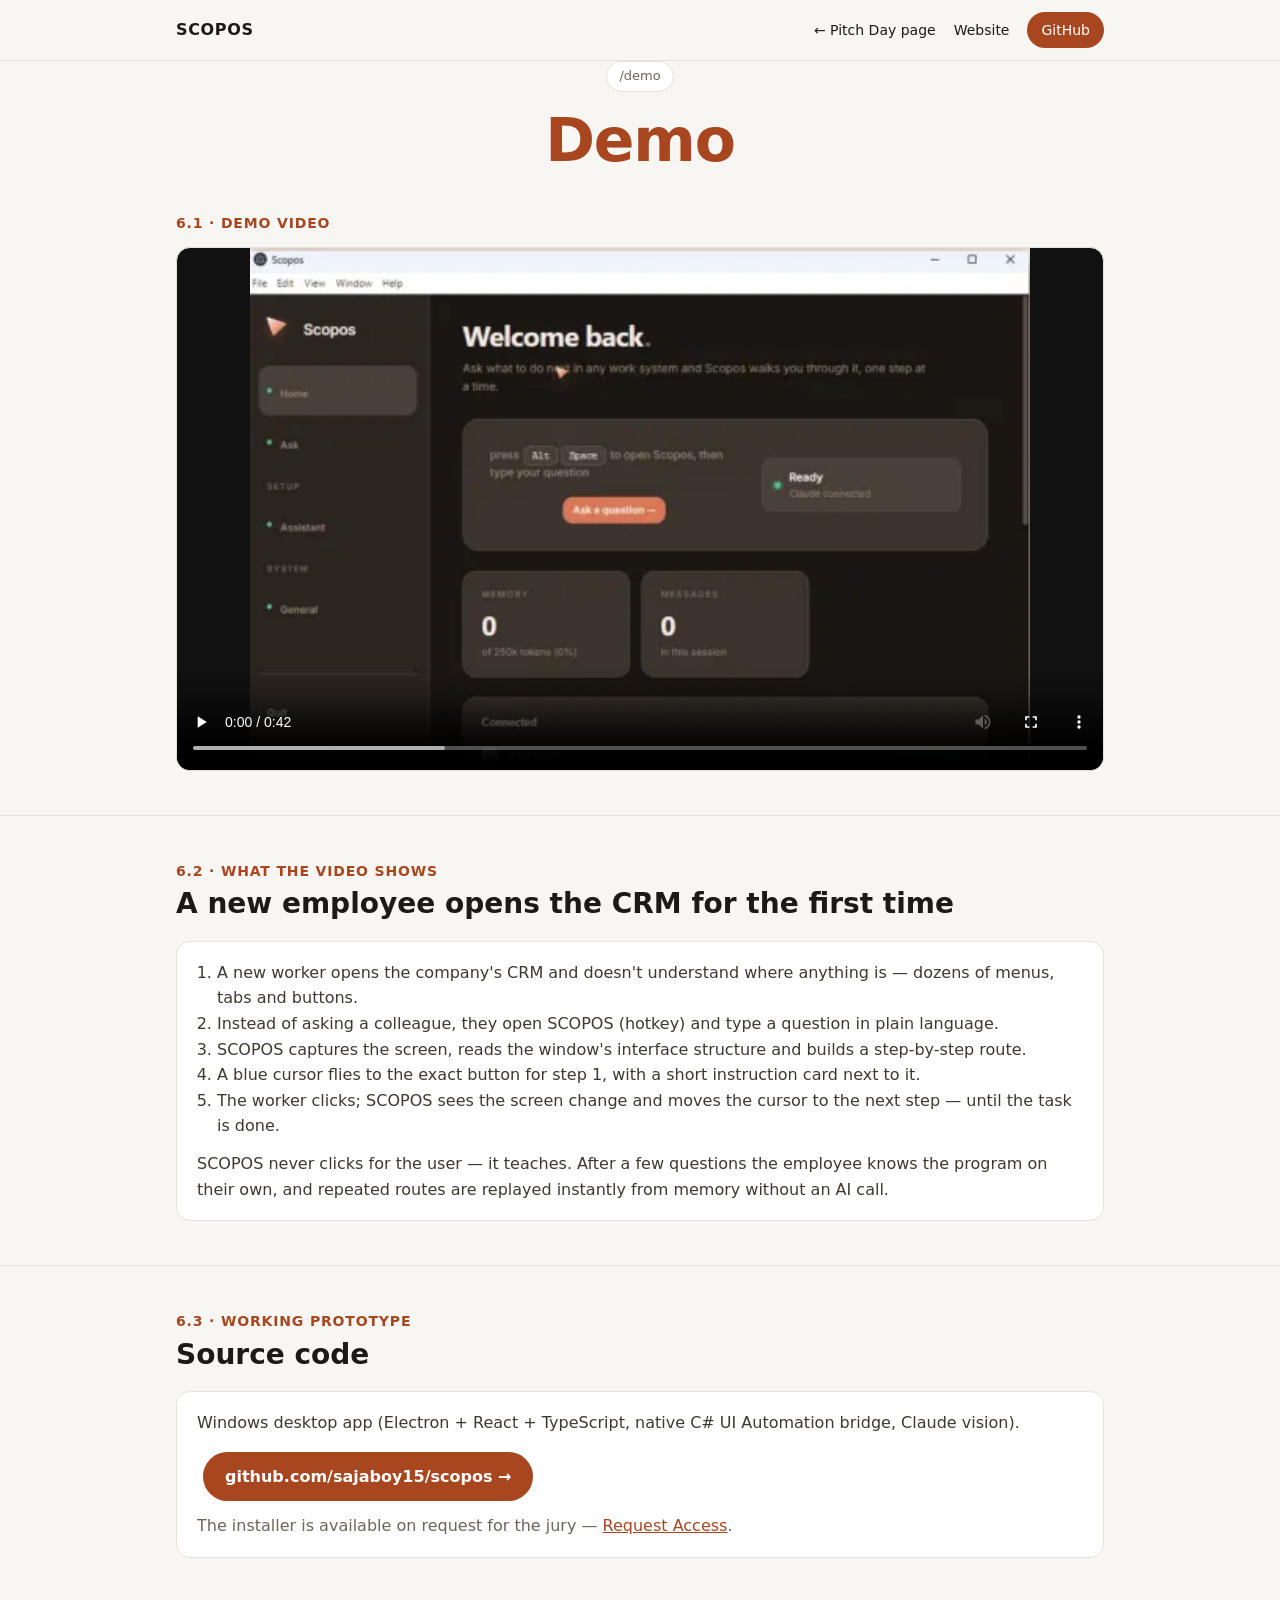
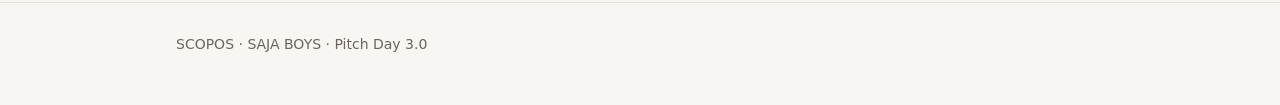
==== demo/index.html @ f5d69259 "Add Pitch Day 3.0 pages: /pitchday and /demo Co-Authored-By: Claude Opus 5.5 <noreply@anthropic.com>" ====
<!doctype html>
<html lang="en">
<head>
<meta charset="utf-8">
<meta name="viewport" content="width=device-width,initial-scale=1">
<title>SCOPOS — Demo</title>
<link rel="stylesheet" href="../pitchday/style.css">
</head>
<body>
<nav><div class="w">
  <b>SCOPOS</b>
  <a href="../pitchday/">← Pitch Day page</a>
  <a href="../">Website</a>
  <a class="btn" href="https://github.com/sajaboy15/scopos" target="_blank" rel="noopener">GitHub</a>
</div></nav>

<header class="w" style="padding-bottom:24px">
  <span class="tag">/demo</span>
  <h1 style="font-size:clamp(36px,7vw,60px)">Demo</h1>
</header>

<section style="border-top:0;padding-top:0"><div class="w">
  <div class="n">6.1 · Demo video</div>
  <div class="video" style="margin-top:12px">
    <video controls playsinline preload="metadata" poster="../assets/preview.webp"><source src="../assets/scopos-teaser.webm" type="video/webm"><source src="../assets/scopos-teaser.mp4" type="video/mp4"></video>
  </div>
</div></section>

<section><div class="w">
  <div class="n">6.2 · What the video shows</div>
  <h2>A new employee opens the CRM for the first time</h2>
  <div class="c" style="margin-top:14px">
    <ol style="margin:0;padding-left:20px">
      <li>A new worker opens the company's CRM and doesn't understand where anything is — dozens of menus, tabs and buttons.</li>
      <li>Instead of asking a colleague, they open SCOPOS (hotkey) and type a question in plain language.</li>
      <li>SCOPOS captures the screen, reads the window's interface structure and builds a step-by-step route.</li>
      <li>A blue cursor flies to the exact button for step 1, with a short instruction card next to it.</li>
      <li>The worker clicks; SCOPOS sees the screen change and moves the cursor to the next step — until the task is done.</li>
    </ol>
    <p style="margin-top:12px">SCOPOS never clicks for the user — it teaches. After a few questions the employee knows the program on their own, and repeated routes are replayed instantly from memory without an AI call.</p>
  </div>
</div></section>

<section><div class="w">
  <div class="n">6.3 · Working prototype</div>
  <h2>Source code</h2>
  <div class="c" style="margin-top:14px">
    <p>Windows desktop app (Electron + React + TypeScript, native C# UI Automation bridge, Claude vision).</p>
    <p style="margin-top:10px"><a class="big" href="https://github.com/sajaboy15/scopos" target="_blank" rel="noopener">github.com/sajaboy15/scopos →</a></p>
    <p style="margin-top:6px;color:var(--mut)">The installer is available on request for the jury — <a href="../#request-access">Request Access</a>.</p>
  </div>
</div></section>

<footer><div class="w">SCOPOS · SAJA BOYS · Pitch Day 3.0</div></footer>
</body>
</html>
---- pitchday/style.css ----
:root{--bg:#f8f6f2;--fg:#1c1a17;--mut:#6b655c;--acc:#a8461f;--card:#fff;--line:#e6e1d8}
*{box-sizing:border-box}
body{margin:0;background:var(--bg);color:var(--fg);font:16px/1.6 system-ui,-apple-system,Segoe UI,Roboto,sans-serif}
a{color:var(--acc)}
nav{position:sticky;top:0;background:rgba(248,246,242,.92);backdrop-filter:blur(8px);border-bottom:1px solid var(--line);z-index:5}
nav .w{display:flex;gap:18px;align-items:center;flex-wrap:wrap;padding-top:12px;padding-bottom:12px}
nav b{font-weight:800;letter-spacing:.04em;margin-right:auto}
nav a{color:var(--fg);text-decoration:none;font-size:14px}
nav a.btn{background:var(--acc);color:#fff;padding:7px 14px;border-radius:999px}
.w{max-width:960px;margin:0 auto;padding:0 16px}
header{padding:64px 0 40px;text-align:center}
header h1{font-size:clamp(44px,9vw,84px);margin:0;color:var(--acc);letter-spacing:-.02em}
header p{font-size:19px;color:var(--mut);max-width:640px;margin:12px auto 24px}
.tag{display:inline-block;font-size:13px;border:1px solid var(--line);background:var(--card);padding:4px 12px;border-radius:999px;color:var(--mut)}
section{padding:44px 0;border-top:1px solid var(--line)}
section h2{font-size:28px;margin:0 0 6px}
.n{color:var(--acc);font-weight:700;font-size:14px;letter-spacing:.06em;text-transform:uppercase}
.g2{display:grid;grid-template-columns:1fr 1fr;gap:16px}
.g3{display:grid;grid-template-columns:repeat(3,1fr);gap:16px}
.g4{display:grid;grid-template-columns:repeat(4,1fr);gap:12px}
@media(max-width:760px){.g2,.g3,.g4{grid-template-columns:1fr}}
.c{background:var(--card);border:1px solid var(--line);border-radius:14px;padding:18px 20px}
.c h3{margin:0 0 6px;font-size:18px}
.c p,.c li{color:#3d3832;margin:0}
.c ul{padding-left:18px;margin:6px 0 0}
.stage{position:relative}
.stage.done{border-color:#c9b9a8}
.stage.now{border:2px solid var(--acc)}
.stage .s{font-size:12px;font-weight:700;text-transform:uppercase;letter-spacing:.06em;color:var(--mut)}
.stage.now .s{color:var(--acc)}
.chips span{display:inline-block;font-size:13px;background:#f1ece4;border-radius:6px;padding:2px 8px;margin:4px 4px 0 0}
.big{display:inline-block;background:var(--acc);color:#fff;text-decoration:none;padding:12px 22px;border-radius:999px;font-weight:600;margin:6px}
.ghost{background:var(--card);color:var(--fg);border:1px solid var(--line)}
.video{position:relative;padding-top:56.25%;border-radius:14px;overflow:hidden;background:#111;border:1px solid var(--line)}
.video iframe,.video video{position:absolute;inset:0;width:100%;height:100%;border:0}
table{width:100%;border-collapse:collapse;font-size:15px}
td,th{text-align:left;padding:8px 10px;border-bottom:1px solid var(--line);vertical-align:top}
footer{padding:30px 0 50px;color:var(--mut);font-size:14px;border-top:1px solid var(--line)}
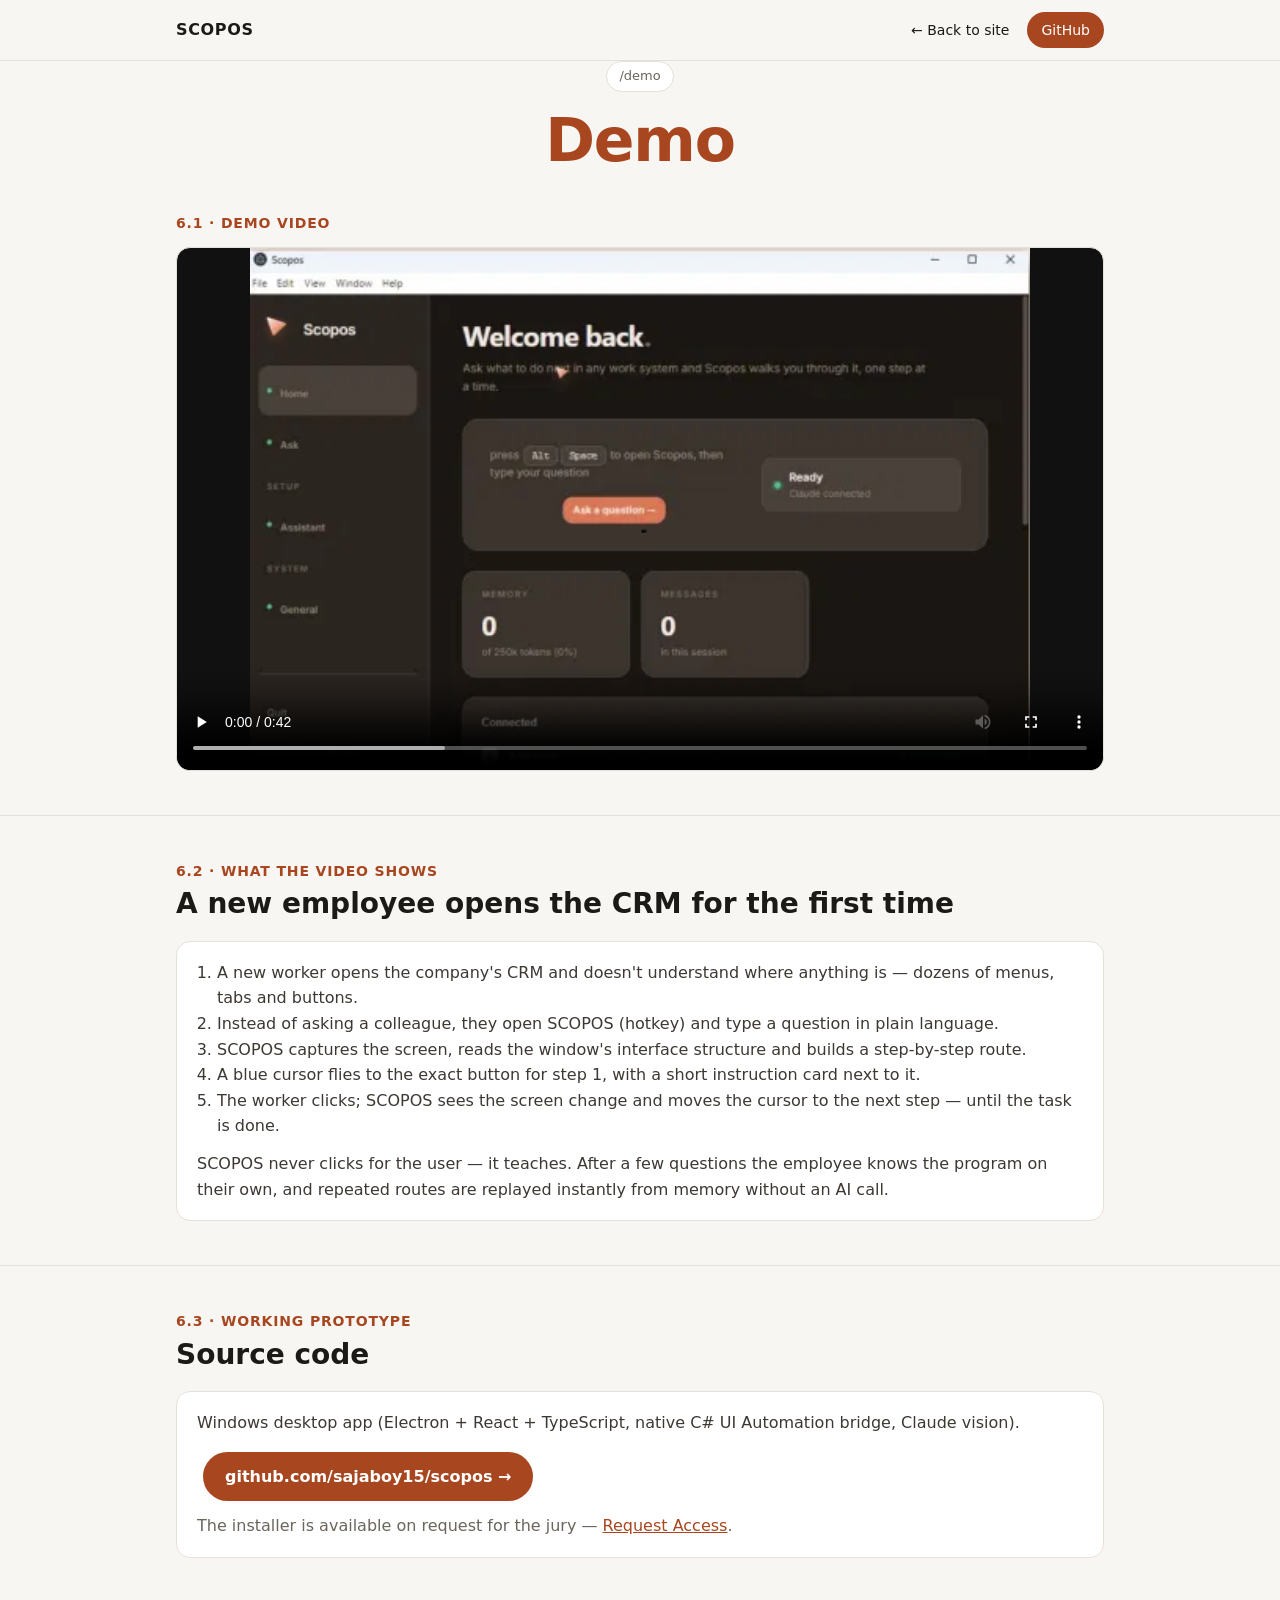
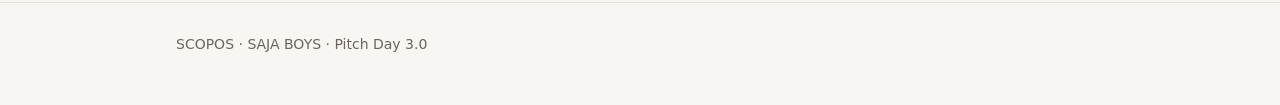
==== commit ee55bfbf: "Put Pitch Day sections on the main page Co-Authored-By: Claude Opus 5.5 <noreply@anthropic.com>" ====
--- a/demo/index.html
+++ b/demo/index.html
@@ -9,8 +9,8 @@
 <body>
 <nav><div class="w">
   <b>SCOPOS</b>
-  <a href="../pitchday/">← Pitch Day page</a>
-  <a href="../">Website</a>
+  <a href="/">← Back to site</a>
+  
   <a class="btn" href="https://github.com/sajaboy15/scopos" target="_blank" rel="noopener">GitHub</a>
 </div></nav>
 
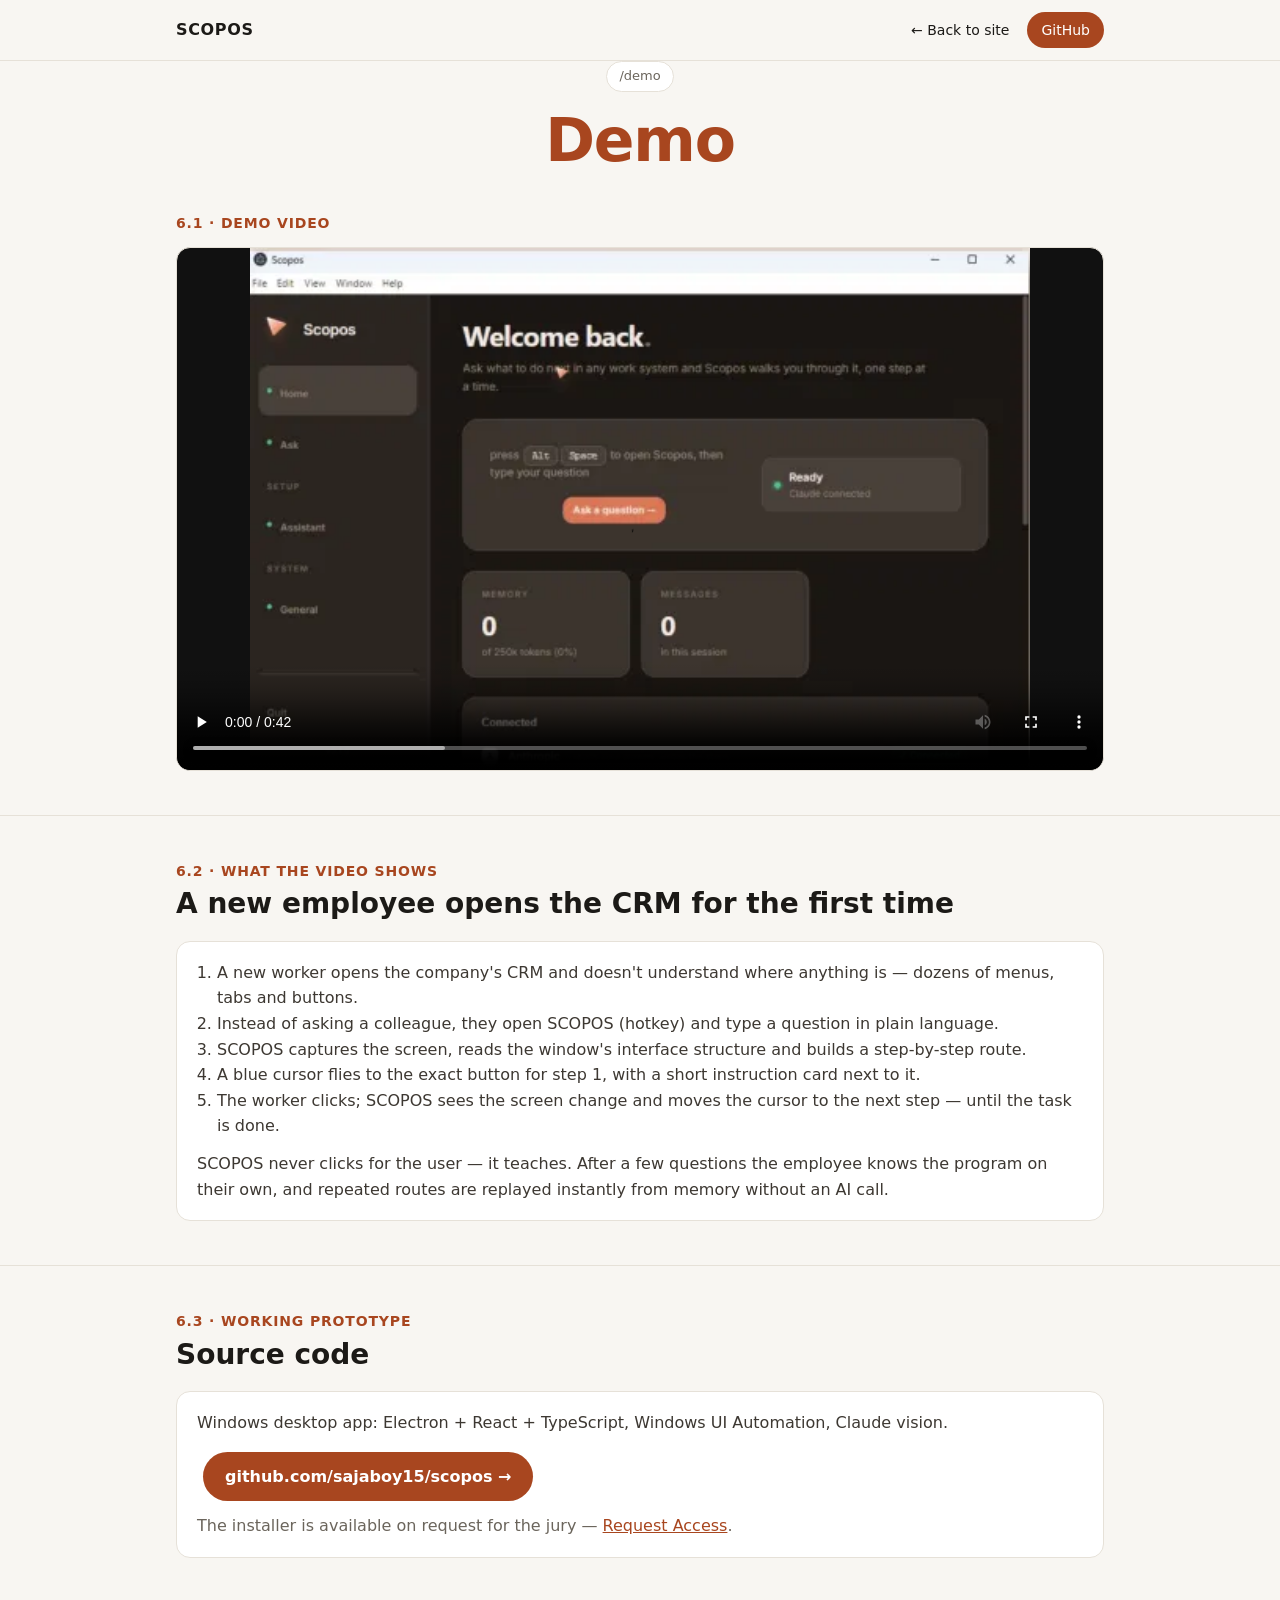
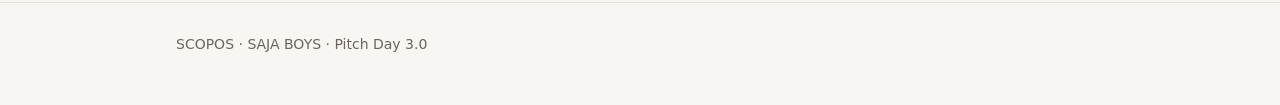
==== commit 4b6d841c: "Clean up Pitch Day sections: real team, traction, business model; drop internal details Co-Authored-" ====
--- a/demo/index.html
+++ b/demo/index.html
@@ -4,7 +4,7 @@
 <meta charset="utf-8">
 <meta name="viewport" content="width=device-width,initial-scale=1">
 <title>SCOPOS — Demo</title>
-<link rel="stylesheet" href="../pitchday/style.css">
+<link rel="stylesheet" href="style.css">
 </head>
 <body>
 <nav><div class="w">
@@ -45,7 +45,7 @@
   <div class="n">6.3 · Working prototype</div>
   <h2>Source code</h2>
   <div class="c" style="margin-top:14px">
-    <p>Windows desktop app (Electron + React + TypeScript, native C# UI Automation bridge, Claude vision).</p>
+    <p>Windows desktop app: Electron + React + TypeScript, Windows UI Automation, Claude vision.</p>
     <p style="margin-top:10px"><a class="big" href="https://github.com/sajaboy15/scopos" target="_blank" rel="noopener">github.com/sajaboy15/scopos →</a></p>
     <p style="margin-top:6px;color:var(--mut)">The installer is available on request for the jury — <a href="../#request-access">Request Access</a>.</p>
   </div>
--- a/demo/style.css
+++ b/demo/style.css
@@ -0,0 +1,38 @@
+:root{--bg:#f8f6f2;--fg:#1c1a17;--mut:#6b655c;--acc:#a8461f;--card:#fff;--line:#e6e1d8}
+*{box-sizing:border-box}
+body{margin:0;background:var(--bg);color:var(--fg);font:16px/1.6 system-ui,-apple-system,Segoe UI,Roboto,sans-serif}
+a{color:var(--acc)}
+nav{position:sticky;top:0;background:rgba(248,246,242,.92);backdrop-filter:blur(8px);border-bottom:1px solid var(--line);z-index:5}
+nav .w{display:flex;gap:18px;align-items:center;flex-wrap:wrap;padding-top:12px;padding-bottom:12px}
+nav b{font-weight:800;letter-spacing:.04em;margin-right:auto}
+nav a{color:var(--fg);text-decoration:none;font-size:14px}
+nav a.btn{background:var(--acc);color:#fff;padding:7px 14px;border-radius:999px}
+.w{max-width:960px;margin:0 auto;padding:0 16px}
+header{padding:64px 0 40px;text-align:center}
+header h1{font-size:clamp(44px,9vw,84px);margin:0;color:var(--acc);letter-spacing:-.02em}
+header p{font-size:19px;color:var(--mut);max-width:640px;margin:12px auto 24px}
+.tag{display:inline-block;font-size:13px;border:1px solid var(--line);background:var(--card);padding:4px 12px;border-radius:999px;color:var(--mut)}
+section{padding:44px 0;border-top:1px solid var(--line)}
+section h2{font-size:28px;margin:0 0 6px}
+.n{color:var(--acc);font-weight:700;font-size:14px;letter-spacing:.06em;text-transform:uppercase}
+.g2{display:grid;grid-template-columns:1fr 1fr;gap:16px}
+.g3{display:grid;grid-template-columns:repeat(3,1fr);gap:16px}
+.g4{display:grid;grid-template-columns:repeat(4,1fr);gap:12px}
+@media(max-width:760px){.g2,.g3,.g4{grid-template-columns:1fr}}
+.c{background:var(--card);border:1px solid var(--line);border-radius:14px;padding:18px 20px}
+.c h3{margin:0 0 6px;font-size:18px}
+.c p,.c li{color:#3d3832;margin:0}
+.c ul{padding-left:18px;margin:6px 0 0}
+.stage{position:relative}
+.stage.done{border-color:#c9b9a8}
+.stage.now{border:2px solid var(--acc)}
+.stage .s{font-size:12px;font-weight:700;text-transform:uppercase;letter-spacing:.06em;color:var(--mut)}
+.stage.now .s{color:var(--acc)}
+.chips span{display:inline-block;font-size:13px;background:#f1ece4;border-radius:6px;padding:2px 8px;margin:4px 4px 0 0}
+.big{display:inline-block;background:var(--acc);color:#fff;text-decoration:none;padding:12px 22px;border-radius:999px;font-weight:600;margin:6px}
+.ghost{background:var(--card);color:var(--fg);border:1px solid var(--line)}
+.video{position:relative;padding-top:56.25%;border-radius:14px;overflow:hidden;background:#111;border:1px solid var(--line)}
+.video iframe,.video video{position:absolute;inset:0;width:100%;height:100%;border:0}
+table{width:100%;border-collapse:collapse;font-size:15px}
+td,th{text-align:left;padding:8px 10px;border-bottom:1px solid var(--line);vertical-align:top}
+footer{padding:30px 0 50px;color:var(--mut);font-size:14px;border-top:1px solid var(--line)}
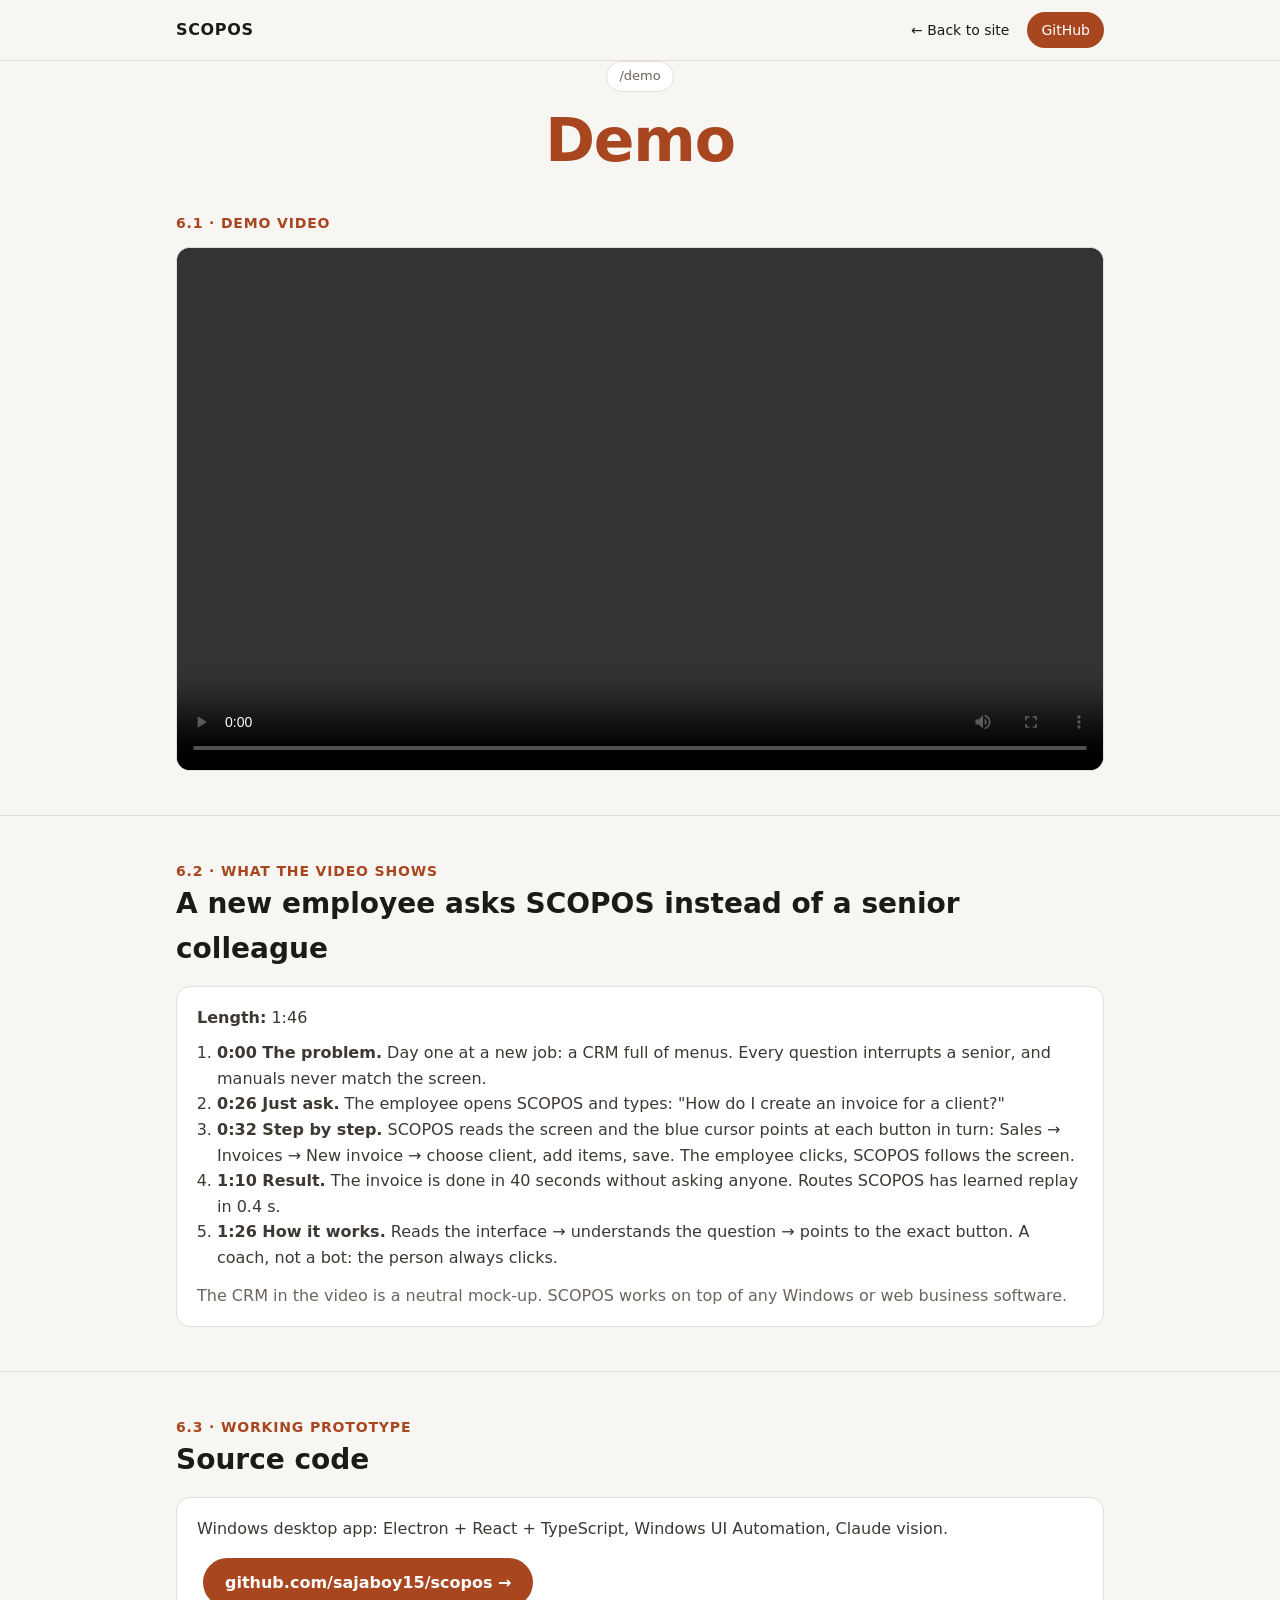
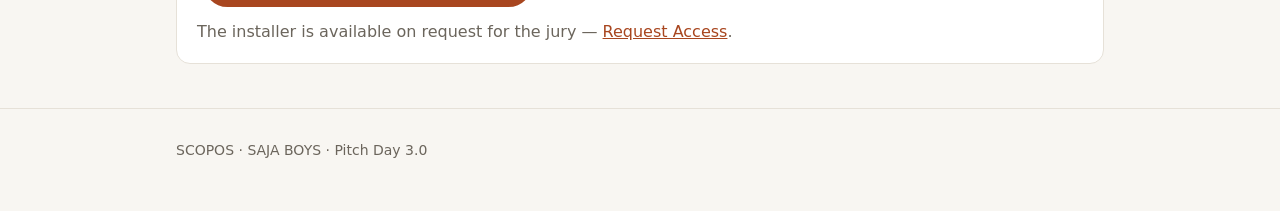
==== commit 9ce9a4c9: "Add 1:46 demo video to /demo and main page, describe it Co-Authored-By: Claude Opus 5.5 <noreply@ant" ====
--- a/demo/index.html
+++ b/demo/index.html
@@ -22,22 +22,23 @@
 <section style="border-top:0;padding-top:0"><div class="w">
   <div class="n">6.1 · Demo video</div>
   <div class="video" style="margin-top:12px">
-    <video controls playsinline preload="metadata" poster="../assets/preview.webp"><source src="../assets/scopos-teaser.webm" type="video/webm"><source src="../assets/scopos-teaser.mp4" type="video/mp4"></video>
+    <video controls playsinline preload="metadata"><source src="../assets/scopos-demo.mp4#t=0.5" type="video/mp4"></video>
   </div>
 </div></section>
 
 <section><div class="w">
   <div class="n">6.2 · What the video shows</div>
-  <h2>A new employee opens the CRM for the first time</h2>
+  <h2>A new employee asks SCOPOS instead of a senior colleague</h2>
   <div class="c" style="margin-top:14px">
-    <ol style="margin:0;padding-left:20px">
-      <li>A new worker opens the company's CRM and doesn't understand where anything is — dozens of menus, tabs and buttons.</li>
-      <li>Instead of asking a colleague, they open SCOPOS (hotkey) and type a question in plain language.</li>
-      <li>SCOPOS captures the screen, reads the window's interface structure and builds a step-by-step route.</li>
-      <li>A blue cursor flies to the exact button for step 1, with a short instruction card next to it.</li>
-      <li>The worker clicks; SCOPOS sees the screen change and moves the cursor to the next step — until the task is done.</li>
+    <p><b>Length:</b> 1:46</p>
+    <ol style="margin:10px 0 0;padding-left:20px">
+      <li><b>0:00 The problem.</b> Day one at a new job: a CRM full of menus. Every question interrupts a senior, and manuals never match the screen.</li>
+      <li><b>0:26 Just ask.</b> The employee opens SCOPOS and types: "How do I create an invoice for a client?"</li>
+      <li><b>0:32 Step by step.</b> SCOPOS reads the screen and the blue cursor points at each button in turn: Sales → Invoices → New invoice → choose client, add items, save. The employee clicks, SCOPOS follows the screen.</li>
+      <li><b>1:10 Result.</b> The invoice is done in 40 seconds without asking anyone. Routes SCOPOS has learned replay in 0.4 s.</li>
+      <li><b>1:26 How it works.</b> Reads the interface → understands the question → points to the exact button. A coach, not a bot: the person always clicks.</li>
     </ol>
-    <p style="margin-top:12px">SCOPOS never clicks for the user — it teaches. After a few questions the employee knows the program on their own, and repeated routes are replayed instantly from memory without an AI call.</p>
+    <p style="margin-top:12px;color:var(--mut)">The CRM in the video is a neutral mock-up. SCOPOS works on top of any Windows or web business software.</p>
   </div>
 </div></section>
 
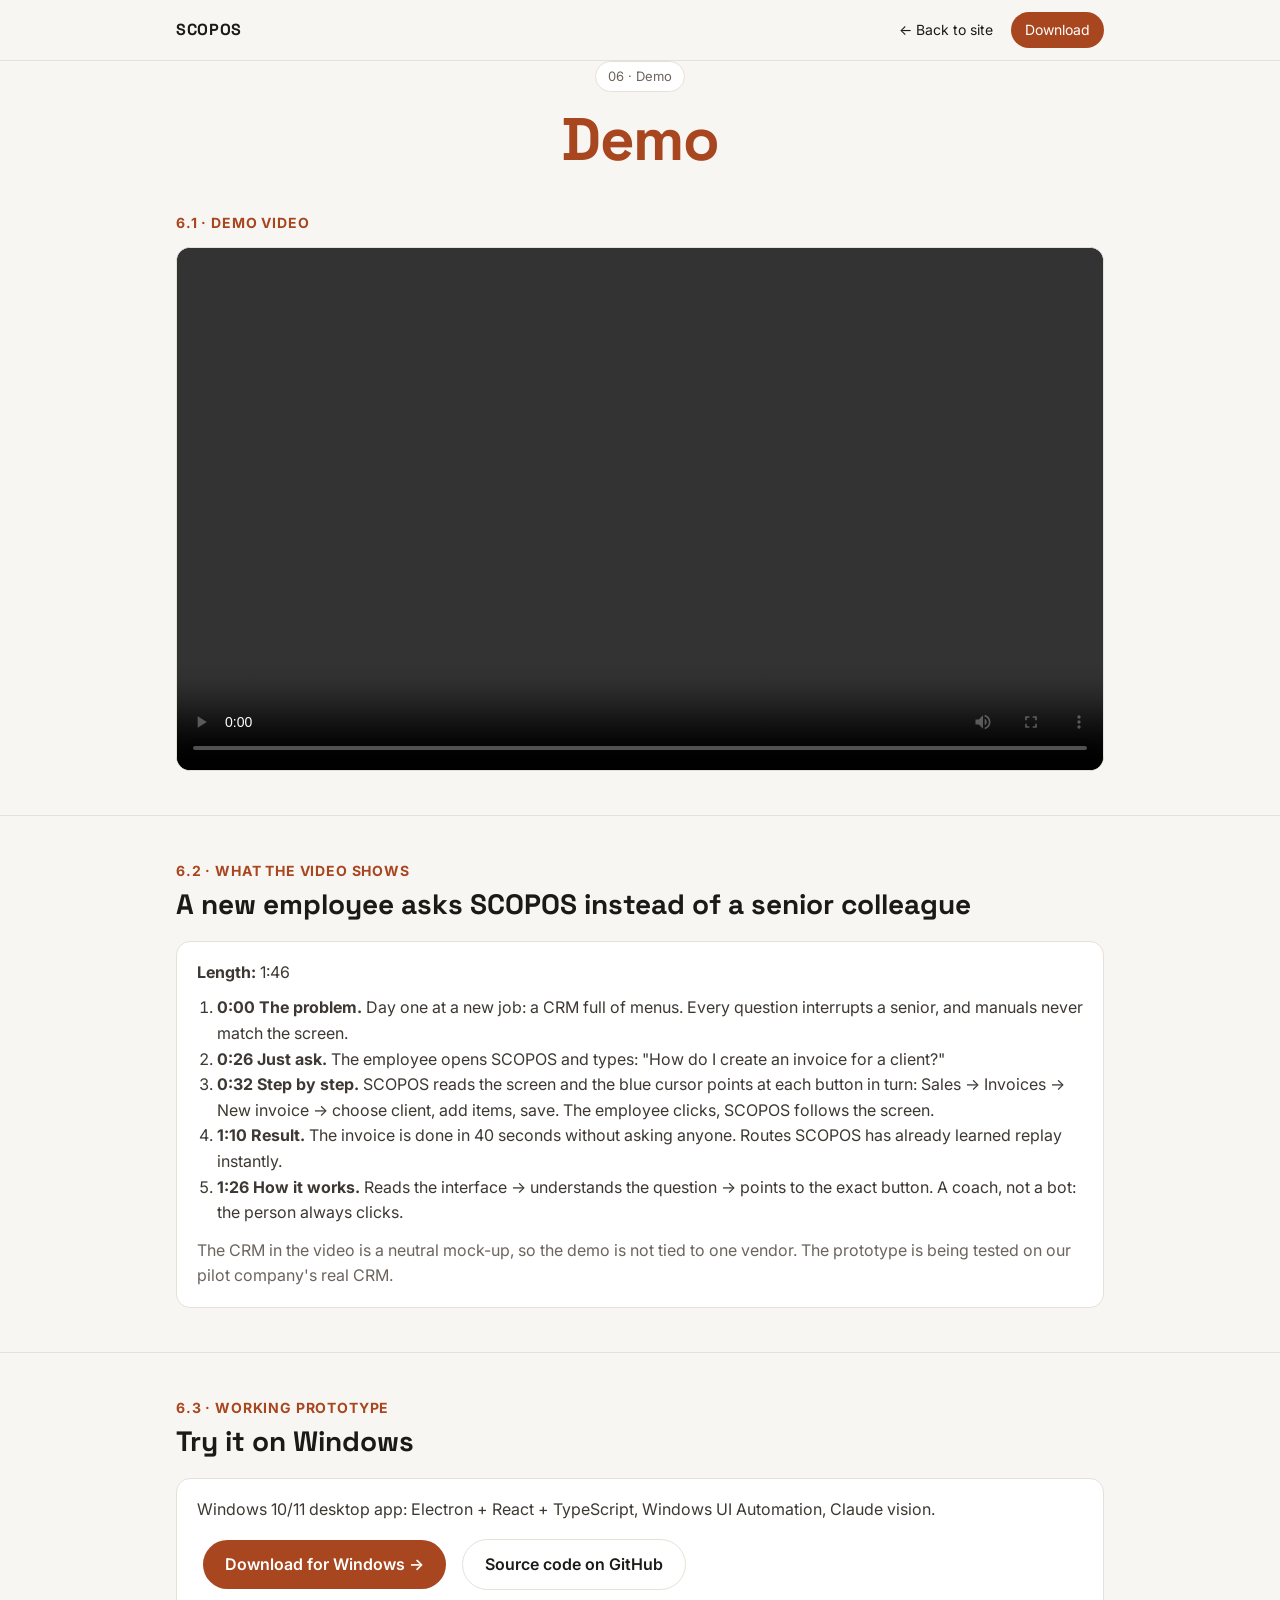
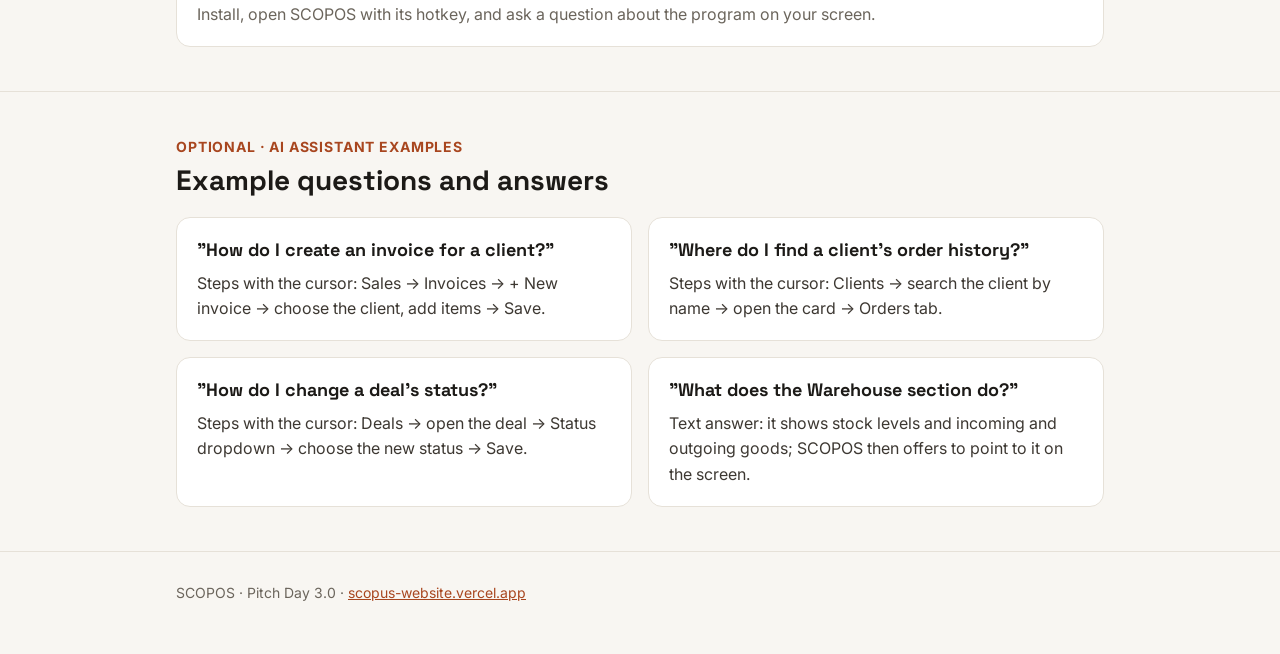
==== commit b9641964: "Tighten submission: nav by required sections, remove leftovers, team links, dates, download link, OG" ====
--- a/demo/index.html
+++ b/demo/index.html
@@ -4,25 +4,35 @@
 <meta charset="utf-8">
 <meta name="viewport" content="width=device-width,initial-scale=1">
 <title>SCOPOS — Demo</title>
-<link rel="stylesheet" href="style.css">
+<meta name="description" content="SCOPOS demo: a new employee asks a question and SCOPOS points the cursor at each click. 1:46 video, description and downloadable Windows prototype.">
+<meta property="og:title" content="SCOPOS — Demo">
+<meta property="og:description" content="1:46 demo video, description and downloadable Windows prototype.">
+<meta property="og:image" content="https://scopus-website.vercel.app/assets/scatter_chat_panel.png">
+<meta property="og:url" content="https://scopus-website.vercel.app/demo">
+<meta property="og:type" content="website">
+<meta name="twitter:card" content="summary_large_image">
+<link rel="icon" type="image/png" href="/assets/icon.png">
+<link rel="preconnect" href="https://fonts.googleapis.com">
+<link rel="preconnect" href="https://fonts.gstatic.com" crossorigin>
+<link href="https://fonts.googleapis.com/css2?family=Space+Grotesk:wght@500;600;700&family=Inter:wght@400;500;600&display=swap" rel="stylesheet">
+<link rel="stylesheet" href="/demo/style.css">
 </head>
 <body>
 <nav><div class="w">
   <b>SCOPOS</b>
   <a href="/">← Back to site</a>
-  
-  <a class="btn" href="https://github.com/sajaboy15/scopos" target="_blank" rel="noopener">GitHub</a>
+  <a class="btn" href="https://github.com/sajaboy15/scopos/releases/latest" target="_blank" rel="noopener">Download</a>
 </div></nav>
 
 <header class="w" style="padding-bottom:24px">
-  <span class="tag">/demo</span>
+  <span class="tag">06 · Demo</span>
   <h1 style="font-size:clamp(36px,7vw,60px)">Demo</h1>
 </header>
 
 <section style="border-top:0;padding-top:0"><div class="w">
   <div class="n">6.1 · Demo video</div>
   <div class="video" style="margin-top:12px">
-    <video controls playsinline preload="metadata"><source src="../assets/scopos-demo.mp4#t=0.5" type="video/mp4"></video>
+    <video controls playsinline preload="metadata"><source src="/assets/scopos-demo.mp4#t=0.5" type="video/mp4"></video>
   </div>
 </div></section>
 
@@ -35,23 +45,37 @@
       <li><b>0:00 The problem.</b> Day one at a new job: a CRM full of menus. Every question interrupts a senior, and manuals never match the screen.</li>
       <li><b>0:26 Just ask.</b> The employee opens SCOPOS and types: "How do I create an invoice for a client?"</li>
       <li><b>0:32 Step by step.</b> SCOPOS reads the screen and the blue cursor points at each button in turn: Sales → Invoices → New invoice → choose client, add items, save. The employee clicks, SCOPOS follows the screen.</li>
-      <li><b>1:10 Result.</b> The invoice is done in 40 seconds without asking anyone. Routes SCOPOS has learned replay in 0.4 s.</li>
+      <li><b>1:10 Result.</b> The invoice is done in 40 seconds without asking anyone. Routes SCOPOS has already learned replay instantly.</li>
       <li><b>1:26 How it works.</b> Reads the interface → understands the question → points to the exact button. A coach, not a bot: the person always clicks.</li>
     </ol>
-    <p style="margin-top:12px;color:var(--mut)">The CRM in the video is a neutral mock-up. SCOPOS works on top of any Windows or web business software.</p>
+    <p style="margin-top:12px;color:var(--mut)">The CRM in the video is a neutral mock-up, so the demo is not tied to one vendor. The prototype is being tested on our pilot company's real CRM.</p>
   </div>
 </div></section>
 
 <section><div class="w">
   <div class="n">6.3 · Working prototype</div>
-  <h2>Source code</h2>
+  <h2>Try it on Windows</h2>
   <div class="c" style="margin-top:14px">
-    <p>Windows desktop app: Electron + React + TypeScript, Windows UI Automation, Claude vision.</p>
-    <p style="margin-top:10px"><a class="big" href="https://github.com/sajaboy15/scopos" target="_blank" rel="noopener">github.com/sajaboy15/scopos →</a></p>
-    <p style="margin-top:6px;color:var(--mut)">The installer is available on request for the jury — <a href="../#request-access">Request Access</a>.</p>
+    <p>Windows 10/11 desktop app: Electron + React + TypeScript, Windows UI Automation, Claude vision.</p>
+    <p style="margin-top:10px">
+      <a class="big" href="https://github.com/sajaboy15/scopos/releases/latest" target="_blank" rel="noopener">Download for Windows →</a>
+      <a class="big ghost" href="https://github.com/sajaboy15/scopos" target="_blank" rel="noopener">Source code on GitHub</a>
+    </p>
+    <p style="margin-top:6px;color:var(--mut)">Install, open SCOPOS with its hotkey, and ask a question about the program on your screen.</p>
   </div>
 </div></section>
 
-<footer><div class="w">SCOPOS · SAJA BOYS · Pitch Day 3.0</div></footer>
+<section><div class="w">
+  <div class="n">Optional · AI assistant examples</div>
+  <h2>Example questions and answers</h2>
+  <div class="g2" style="margin-top:14px">
+    <div class="c"><h3>"How do I create an invoice for a client?"</h3><p>Steps with the cursor: Sales → Invoices → + New invoice → choose the client, add items → Save.</p></div>
+    <div class="c"><h3>"Where do I find a client's order history?"</h3><p>Steps with the cursor: Clients → search the client by name → open the card → Orders tab.</p></div>
+    <div class="c"><h3>"How do I change a deal's status?"</h3><p>Steps with the cursor: Deals → open the deal → Status dropdown → choose the new status → Save.</p></div>
+    <div class="c"><h3>"What does the Warehouse section do?"</h3><p>Text answer: it shows stock levels and incoming and outgoing goods; SCOPOS then offers to point to it on the screen.</p></div>
+  </div>
+</div></section>
+
+<footer><div class="w">SCOPOS · Pitch Day 3.0 · <a href="/">scopus-website.vercel.app</a></div></footer>
 </body>
 </html>
--- a/demo/style.css
+++ b/demo/style.css
@@ -36,3 +36,7 @@
 table{width:100%;border-collapse:collapse;font-size:15px}
 td,th{text-align:left;padding:8px 10px;border-bottom:1px solid var(--line);vertical-align:top}
 footer{padding:30px 0 50px;color:var(--mut);font-size:14px;border-top:1px solid var(--line)}
+body{font-family:'Inter',-apple-system,sans-serif}
+h1,h2,h3,nav b{font-family:'Space Grotesk',sans-serif}
+.g2{display:grid;grid-template-columns:1fr 1fr;gap:16px}
+@media(max-width:760px){.g2{grid-template-columns:1fr}}
